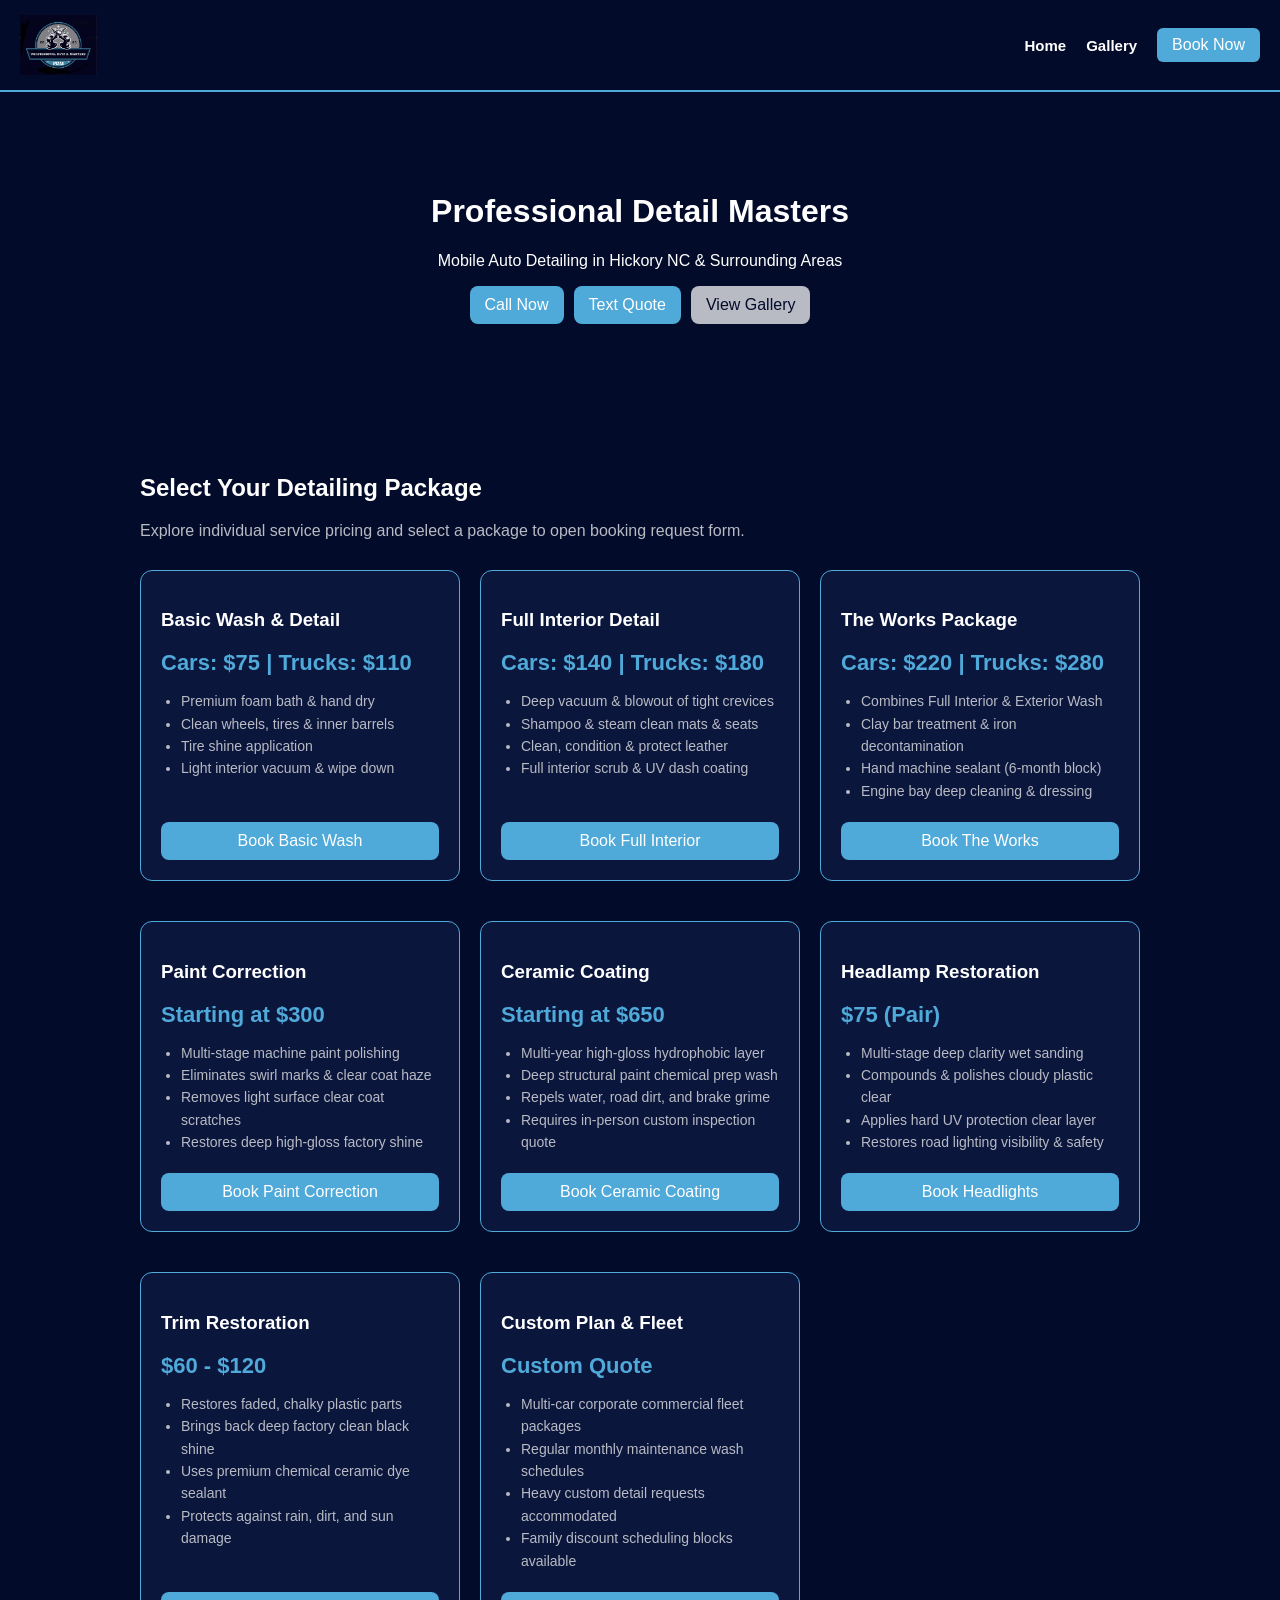
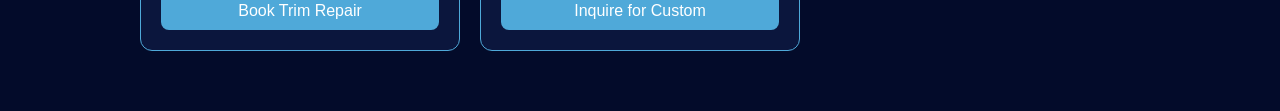
==== index.html @ 8a9daef5 "Update Google site verification meta tag" ====
<!DOCTYPE html>
<html lang="en">
<head>
<meta name="google-site-verification" content="lVEukxmcQkRukpo3EofODUqL6FGJb5mTug0l9S79eBM" />
<meta charset="UTF-8">
<meta name="viewport" content="width=device-width, initial-scale=1.0">
<title>Professional Detail Masters | Mobile Detailing Hickory NC</title>
<link rel="stylesheet" href="style.css">
<style>
  .package-grid {
    display: grid;
    grid-template-columns: repeat(auto-fit, minmax(280px, 1fr));
    gap: 20px;
    margin-top: 20px;
  }
  .price-header {
    color: var(--blue);
    font-weight: bold;
    font-size: 22px;
    margin: 10px 0;
  }
  .feature-list {
    padding-left: 20px;
    color: var(--silver);
    line-height: 1.6;
    margin-bottom: 20px;
    font-size: 14px;
  }
</style>
</head>
<body>

<!-- Navigation Header Bar -->
<header style="display: flex; justify-content: space-between; align-items: center; padding: 15px 20px; background: var(--navy); border-bottom: 2px solid var(--blue); flex-wrap: wrap; gap: 15px;">
  <a href="index.html" style="display: flex; align-items: center;"><img src="logo.jpeg" class="logo" alt="PDM Logo" style="height: 60px;"></a>
  <nav style="display: flex; gap: 20px; align-items: center;">
    <a href="index.html" style="font-weight: bold; font-size: 15px;">Home</a>
    <a href="gallery.html" style="font-weight: bold; font-size: 15px;">Gallery</a>
    <a class="btn" href="contact.html" style="padding: 8px 15px; background: var(--blue); border-radius: 6px;">Book Now</a>
  </nav>
</header>

<!-- Main Landing Hero Section -->
<div class="hero">
  <h1>Professional Detail Masters</h1>
  <p>Mobile Auto Detailing in Hickory NC & Surrounding Areas</p>
  <div style="display: flex; gap: 10px; justify-content: center; margin-top: 15px; flex-wrap: wrap;">
    <a class="btn" href="tel:8283900861">Call Now</a>
    <a class="btn" href="sms:+18283900861">Text Quote</a>
    <a class="btn" href="gallery.html" style="background: var(--silver); color: var(--navy);">View Gallery</a>
  </div>
</div>

<!-- Dedicated Individual Package Layout -->
<div class="section">
  <h2>Select Your Detailing Package</h2>
  <p style="color: var(--silver);">Explore individual service pricing and select a package to open booking request form.</p>

  <div class="package-grid">
    
    <!-- Package 1 -->
    <div class="card" style="display: flex; flex-direction: column; justify-content: space-between;">
      <div>
        <h3>Basic Wash & Detail</h3>
        <p class="price-header">Cars: $75 | Trucks: $110</p>
        <ul class="feature-list">
          <li>Premium foam bath & hand dry</li>
          <li>Clean wheels, tires & inner barrels</li>
          <li>Tire shine application</li>
          <li>Light interior vacuum & wipe down</li>
        </ul>
      </div>
      <a class="btn" href="contact.html?package=Basic%20Wash%20%26%20Detail" style="text-align: center; width: calc(100% - 30px);">Book Basic Wash</a>
    </div>

    <!-- Package 2 -->
    <div class="card" style="display: flex; flex-direction: column; justify-content: space-between;">
      <div>
        <h3>Full Interior Detail</h3>
        <p class="price-header">Cars: $140 | Trucks: $180</p>
        <ul class="feature-list">
          <li>Deep vacuum & blowout of tight crevices</li>
          <li>Shampoo & steam clean mats & seats</li>
          <li>Clean, condition & protect leather</li>
          <li>Full interior scrub & UV dash coating</li>
        </ul>
      </div>
      <a class="btn" href="contact.html?package=Full%20Interior%20Detail" style="text-align: center; width: calc(100% - 30px);">Book Full Interior</a>
    </div>

    <!-- Package 3 -->
    <div class="card" style="display: flex; flex-direction: column; justify-content: space-between;">
      <div>
        <h3>The Works Package</h3>
        <p class="price-header">Cars: $220 | Trucks: $280</p>
        <ul class="feature-list">
          <li>Combines Full Interior & Exterior Wash</li>
          <li>Clay bar treatment & iron decontamination</li>
          <li>Hand machine sealant (6-month block)</li>
          <li>Engine bay deep cleaning & dressing</li>
        </ul>
      </div>
      <a class="btn" href="contact.html?package=The%20Works%20Package" style="text-align: center; width: calc(100% - 30px);">Book The Works</a>
    </div>

    <!-- Package 4 -->
    <div class="card" style="display: flex; flex-direction: column; justify-content: space-between;">
      <div>
        <h3>Paint Correction</h3>
        <p class="price-header">Starting at $300</p>
        <ul class="feature-list">
          <li>Multi-stage machine paint polishing</li>
          <li>Eliminates swirl marks & clear coat haze</li>
          <li>Removes light surface clear coat scratches</li>
          <li>Restores deep high-gloss factory shine</li>
        </ul>
      </div>
      <a class="btn" href="contact.html?package=Paint%20Correction" style="text-align: center; width: calc(100% - 30px);">Book Paint Correction</a>
    </div>

    <!-- Package 5 -->
    <div class="card" style="display: flex; flex-direction: column; justify-content: space-between;">
      <div>
        <h3>Ceramic Coating</h3>
        <p class="price-header">Starting at $650</p>
        <ul class="feature-list">
          <li>Multi-year high-gloss hydrophobic layer</li>
          <li>Deep structural paint chemical prep wash</li>
          <li>Repels water, road dirt, and brake grime</li>
          <li>Requires in-person custom inspection quote</li>
        </ul>
      </div>
      <a class="btn" href="contact.html?package=Ceramic%20Coating" style="text-align: center; width: calc(100% - 30px);">Book Ceramic Coating</a>
    </div>

    <!-- Package 6 -->
    <div class="card" style="display: flex; flex-direction: column; justify-content: space-between;">
      <div>
        <h3>Headlamp Restoration</h3>
        <p class="price-header">$75 (Pair)</p>
        <ul class="feature-list">
          <li>Multi-stage deep clarity wet sanding</li>
          <li>Compounds & polishes cloudy plastic clear</li>
          <li>Applies hard UV protection clear layer</li>
          <li>Restores road lighting visibility & safety</li>
        </ul>
      </div>
      <a class="btn" href="contact.html?package=Headlamp%20Restoration" style="text-align: center; width: calc(100% - 30px);">Book Headlights</a>
    </div>

    <!-- Package 7 -->
    <div class="card" style="display: flex; flex-direction: column; justify-content: space-between;">
      <div>
        <h3>Trim Restoration</h3>
        <p class="price-header">$60 - $120</p>
        <ul class="feature-list">
          <li>Restores faded, chalky plastic parts</li>
          <li>Brings back deep factory clean black shine</li>
          <li>Uses premium chemical ceramic dye sealant</li>
          <li>Protects against rain, dirt, and sun damage</li>
        </ul>
      </div>
      <a class="btn" href="contact.html?package=Trim%20Restoration" style="text-align: center; width: calc(100% - 30px);">Book Trim Repair</a>
    </div>

    <!-- Package 8 -->
    <div class="card" style="display: flex; flex-direction: column; justify-content: space-between;">
      <div>
        <h3>Custom Plan & Fleet</h3>
        <p class="price-header">Custom Quote</p>
        <ul class="feature-list">
          <li>Multi-car corporate commercial fleet packages</li>
          <li>Regular monthly maintenance wash schedules</li>
          <li>Heavy custom detail requests accommodated</li>
          <li>Family discount scheduling blocks available</li>
        </ul>
      </div>
      <a class="btn" href="contact.html?package=Custom%20Plan%20%2F%20Multiple%20Fleet" style="text-align: center; width: calc(100% - 30px);">Inquire for Custom</a>
    </div>

  </div>
</div>

<script src="script.js"></script>
</body>
</html>
---- style.css ----
:root{
--navy:#030B2A;
--navy2:#0B163D;
--blue:#4FA9D9;
--silver:#B8BBC3;
--white:#ffffff;
}

body{
margin:0;
font-family:Arial;
background:var(--navy);
color:white;
}

header{
display:flex;
align-items:center;
justify-content:space-between;
padding:15px 20px;
background:var(--navy);
border-bottom:2px solid var(--blue);
}

.logo{
height:60px;
}

a{
color:var(--white);
text-decoration:none;
}

.btn{
background:var(--blue);
padding:10px 15px;
border-radius:8px;
display:inline-block;
}

.hero{
padding:80px 20px;
text-align:center;
background:linear-gradient(rgba(3,11,42,.85),rgba(3,11,42,.85));
}

.section{
padding:50px 20px;
max-width:1000px;
margin:auto;
}

.card{
background:var(--navy2);
padding:20px;
border-radius:12px;
margin:10px 0;
border:1px solid var(--blue);
}
nav a:hover {
  color: var(--blue) !important;
  transition: color 0.2s ease-in-out;
}
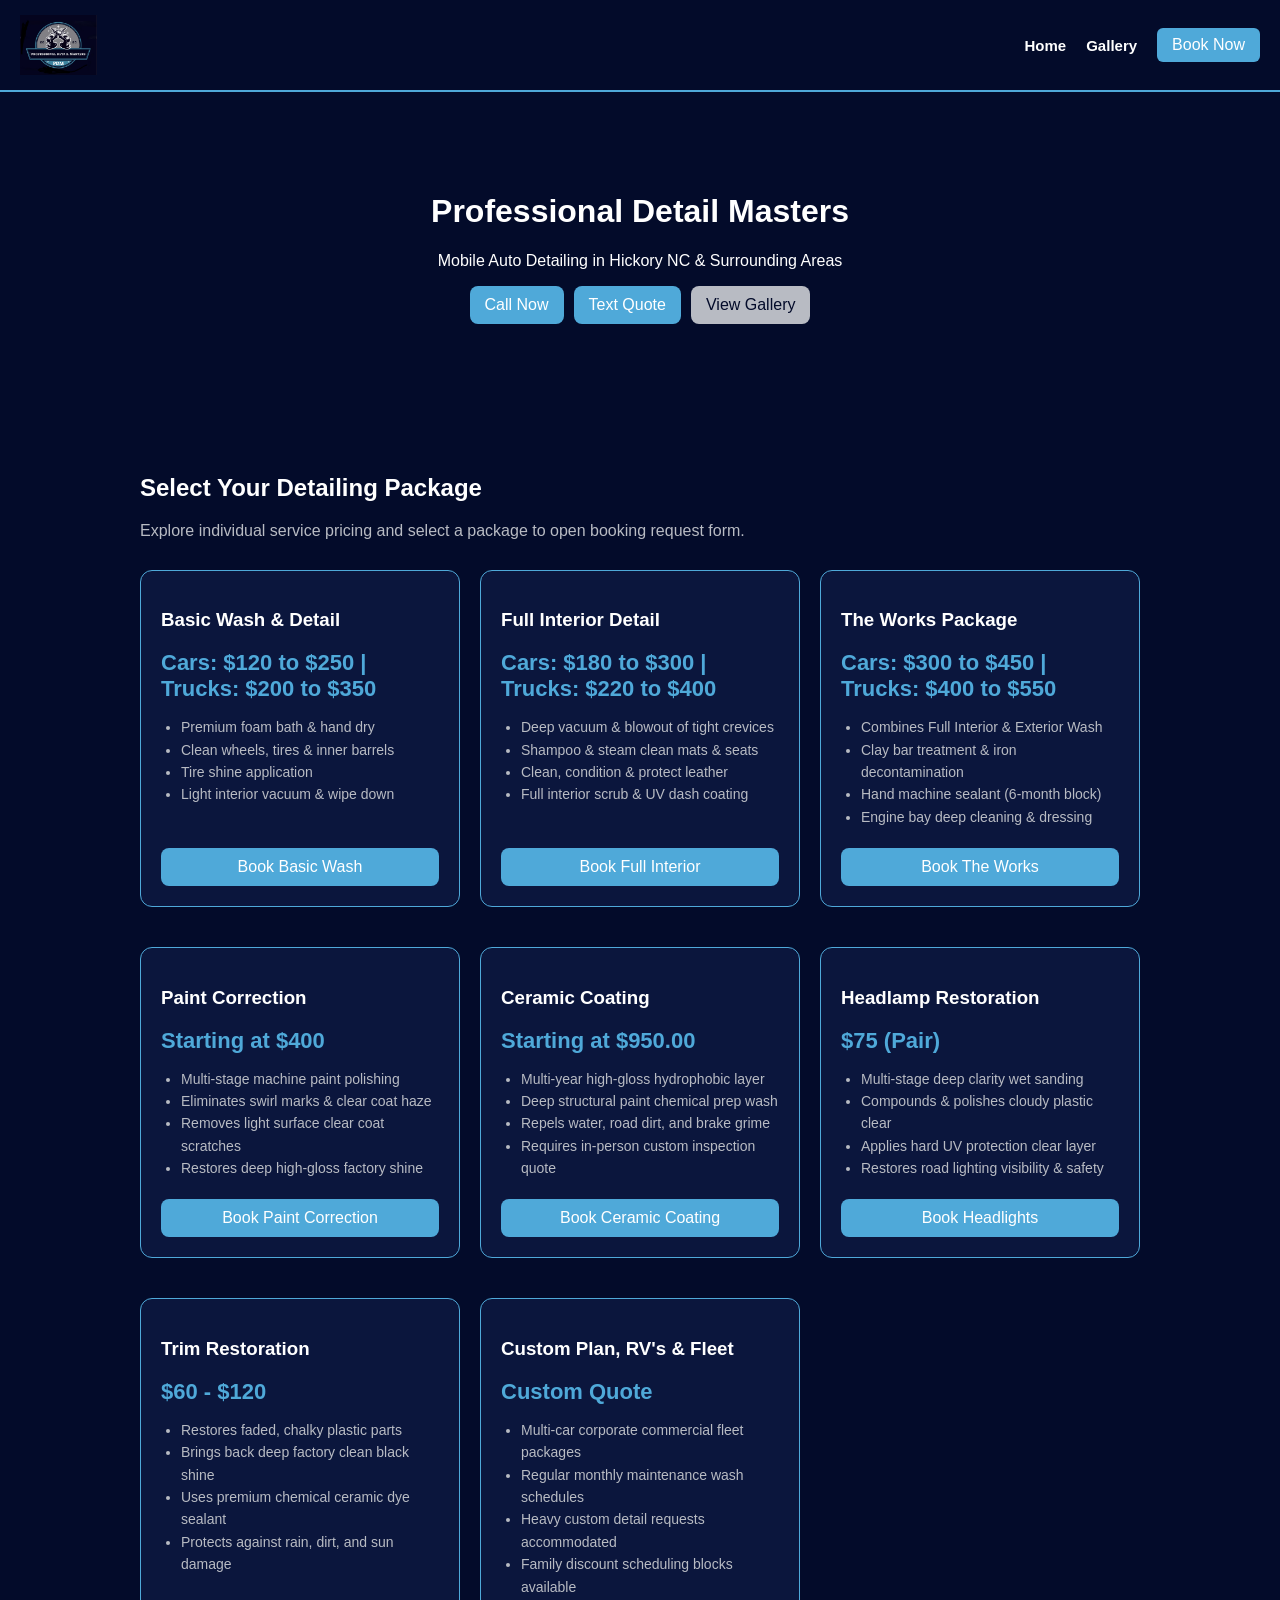
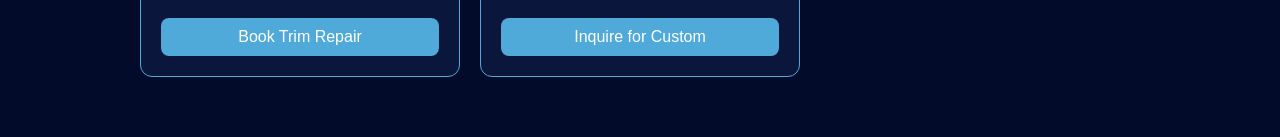
==== commit a6ed320a: "Update pricing and service details in index.html" ====
--- a/index.html
+++ b/index.html
@@ -2,6 +2,7 @@
 <html lang="en">
 <head>
 <meta name="google-site-verification" content="lVEukxmcQkRukpo3EofODUqL6FGJb5mTug0l9S79eBM" />
+<link rel="sitemap" type="application/xml" title="Sitemap" href="/sitemap.xml" />
 <meta charset="UTF-8">
 <meta name="viewport" content="width=device-width, initial-scale=1.0">
 <title>Professional Detail Masters | Mobile Detailing Hickory NC</title>
@@ -62,7 +63,7 @@
     <div class="card" style="display: flex; flex-direction: column; justify-content: space-between;">
       <div>
         <h3>Basic Wash & Detail</h3>
-        <p class="price-header">Cars: $75 | Trucks: $110</p>
+        <p class="price-header">Cars: $120 to $250 | Trucks: $200 to $350</p>
         <ul class="feature-list">
           <li>Premium foam bath & hand dry</li>
           <li>Clean wheels, tires & inner barrels</li>
@@ -77,7 +78,7 @@
     <div class="card" style="display: flex; flex-direction: column; justify-content: space-between;">
       <div>
         <h3>Full Interior Detail</h3>
-        <p class="price-header">Cars: $140 | Trucks: $180</p>
+        <p class="price-header">Cars: $180 to $300 | Trucks: $220 to $400</p>
         <ul class="feature-list">
           <li>Deep vacuum & blowout of tight crevices</li>
           <li>Shampoo & steam clean mats & seats</li>
@@ -92,7 +93,7 @@
     <div class="card" style="display: flex; flex-direction: column; justify-content: space-between;">
       <div>
         <h3>The Works Package</h3>
-        <p class="price-header">Cars: $220 | Trucks: $280</p>
+        <p class="price-header">Cars: $300 to $450 | Trucks: $400 to $550</p>
         <ul class="feature-list">
           <li>Combines Full Interior & Exterior Wash</li>
           <li>Clay bar treatment & iron decontamination</li>
@@ -107,7 +108,7 @@
     <div class="card" style="display: flex; flex-direction: column; justify-content: space-between;">
       <div>
         <h3>Paint Correction</h3>
-        <p class="price-header">Starting at $300</p>
+        <p class="price-header">Starting at $400</p>
         <ul class="feature-list">
           <li>Multi-stage machine paint polishing</li>
           <li>Eliminates swirl marks & clear coat haze</li>
@@ -122,7 +123,7 @@
     <div class="card" style="display: flex; flex-direction: column; justify-content: space-between;">
       <div>
         <h3>Ceramic Coating</h3>
-        <p class="price-header">Starting at $650</p>
+        <p class="price-header">Starting at $950.00</p>
         <ul class="feature-list">
           <li>Multi-year high-gloss hydrophobic layer</li>
           <li>Deep structural paint chemical prep wash</li>
@@ -166,7 +167,7 @@
     <!-- Package 8 -->
     <div class="card" style="display: flex; flex-direction: column; justify-content: space-between;">
       <div>
-        <h3>Custom Plan & Fleet</h3>
+        <h3>Custom Plan, RV's & Fleet</h3>
         <p class="price-header">Custom Quote</p>
         <ul class="feature-list">
           <li>Multi-car corporate commercial fleet packages</li>
@@ -182,5 +183,22 @@
 </div>
 
 <script src="script.js"></script>
-</body>
-</html>
+
+<!-- Local Business SEO Schema Data -->
+<script type="application/ld+json">
+{
+  "@context": "https://schema.org",
+  "@type": "AutoBodyShop",
+  "name": "Professional Detail Masters",
+  "description": "Mobile Auto Detailing in Hickory NC & Surrounding Areas",
+  "url": "https://pdmhickorync.com",
+  "telephone": "828-390-0861 & 828-851-6889",
+  "address": {
+    "@type": "PostalAddress",
+    "addressLocality": "Hickory",
+    "addressRegion": "NC",
+    "country": "US"
+  },
+  "priceRange": "$75-$1000"
+}
+</script>
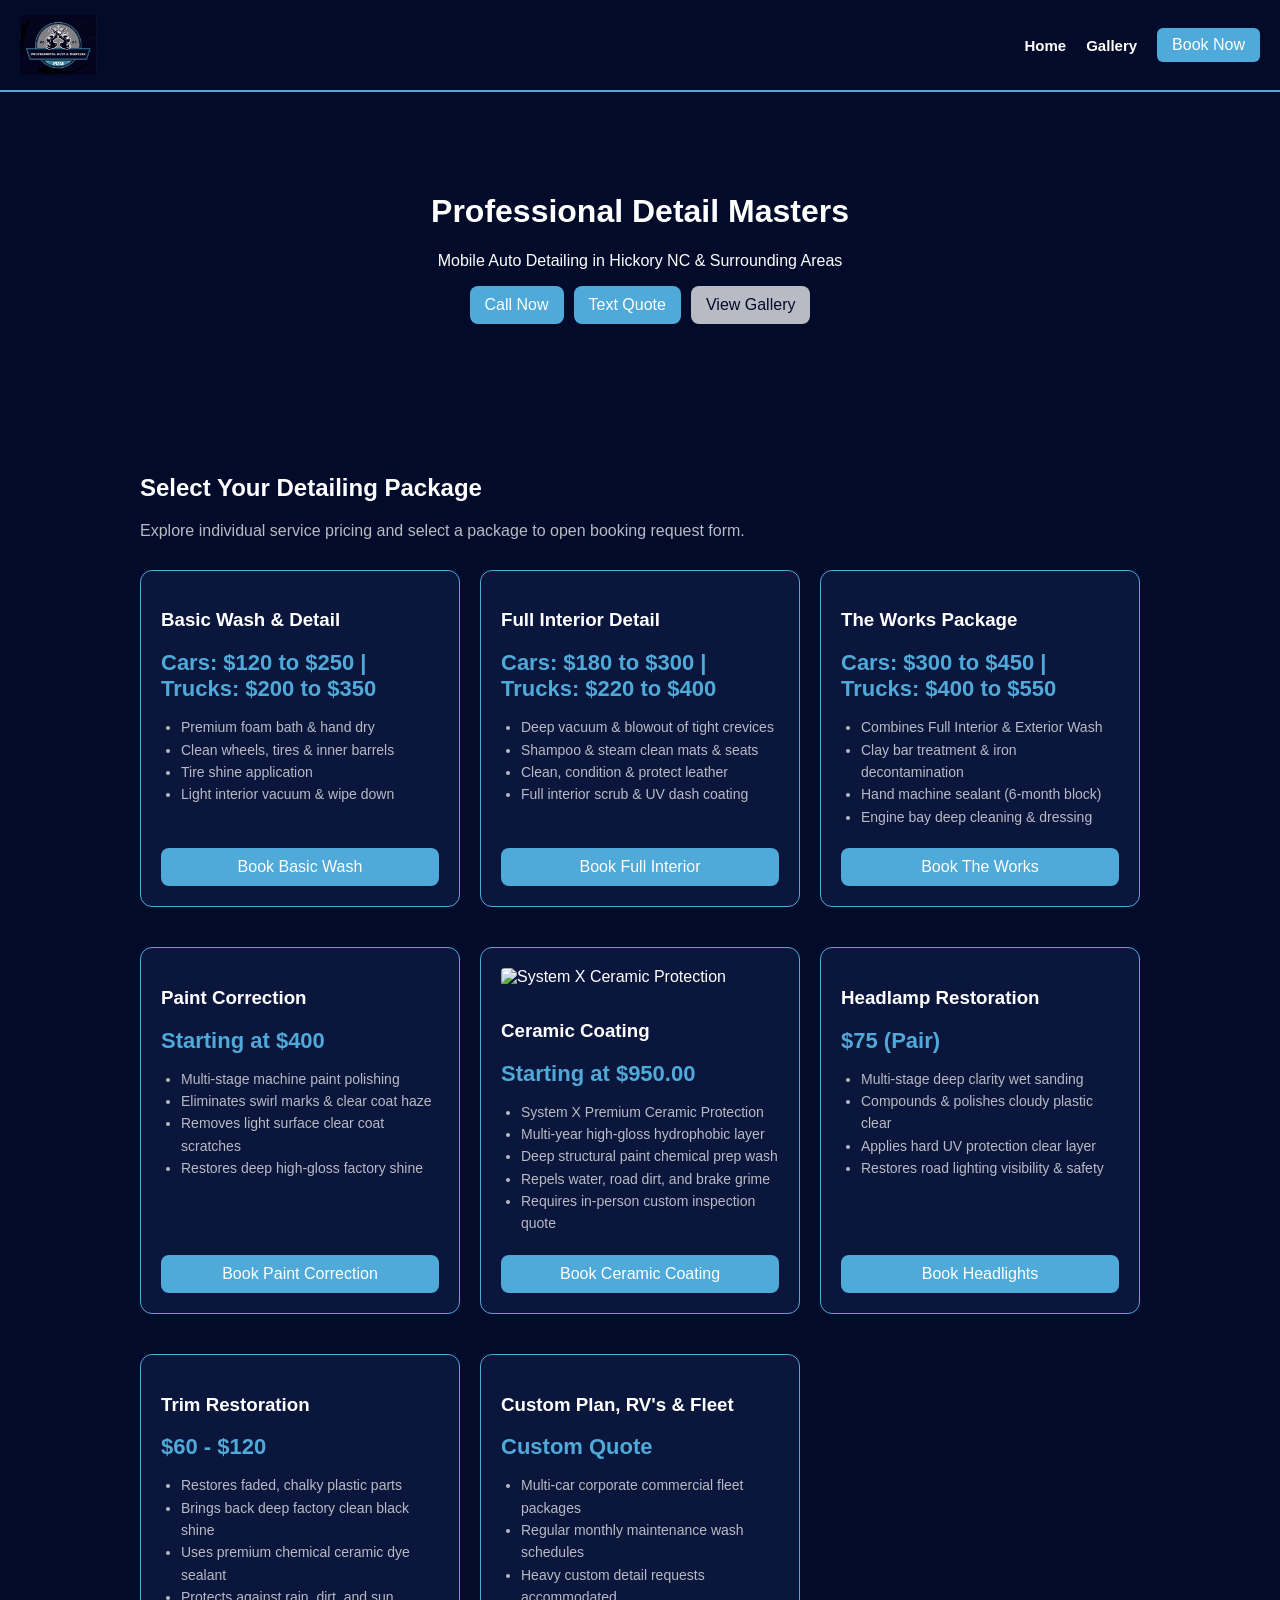
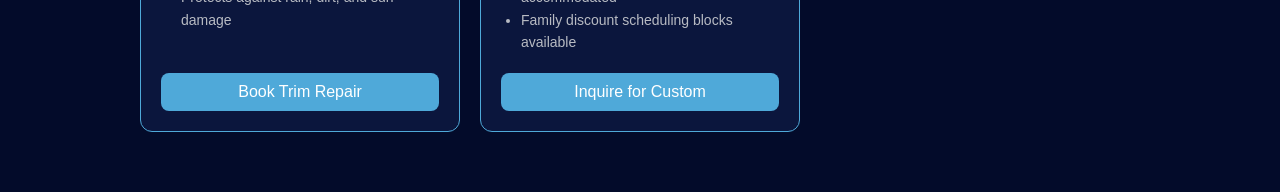
==== commit b7c03587: "Update card layout and add overflow style" ====
--- a/index.html
+++ b/index.html
@@ -118,13 +118,15 @@
       </div>
       <a class="btn" href="contact.html?package=Paint%20Correction" style="text-align: center; width: calc(100% - 30px);">Book Paint Correction</a>
     </div>
-
+    
     <!-- Package 5 -->
-    <div class="card" style="display: flex; flex-direction: column; justify-content: space-between;">
-      <div>
+    <div class="card" style="display: flex; flex-direction: column; justify-content: space-between; overflow: hidden;">
+      <div>
+        <img src="systemx.jpg" alt="System X Ceramic Protection" style="width: 100%; height: 160px; object-fit: cover; margin-bottom: 15px; border-radius: 4px;">
         <h3>Ceramic Coating</h3>
         <p class="price-header">Starting at $950.00</p>
         <ul class="feature-list">
+          <li>System X Premium Ceramic Protection</li>
           <li>Multi-year high-gloss hydrophobic layer</li>
           <li>Deep structural paint chemical prep wash</li>
           <li>Repels water, road dirt, and brake grime</li>
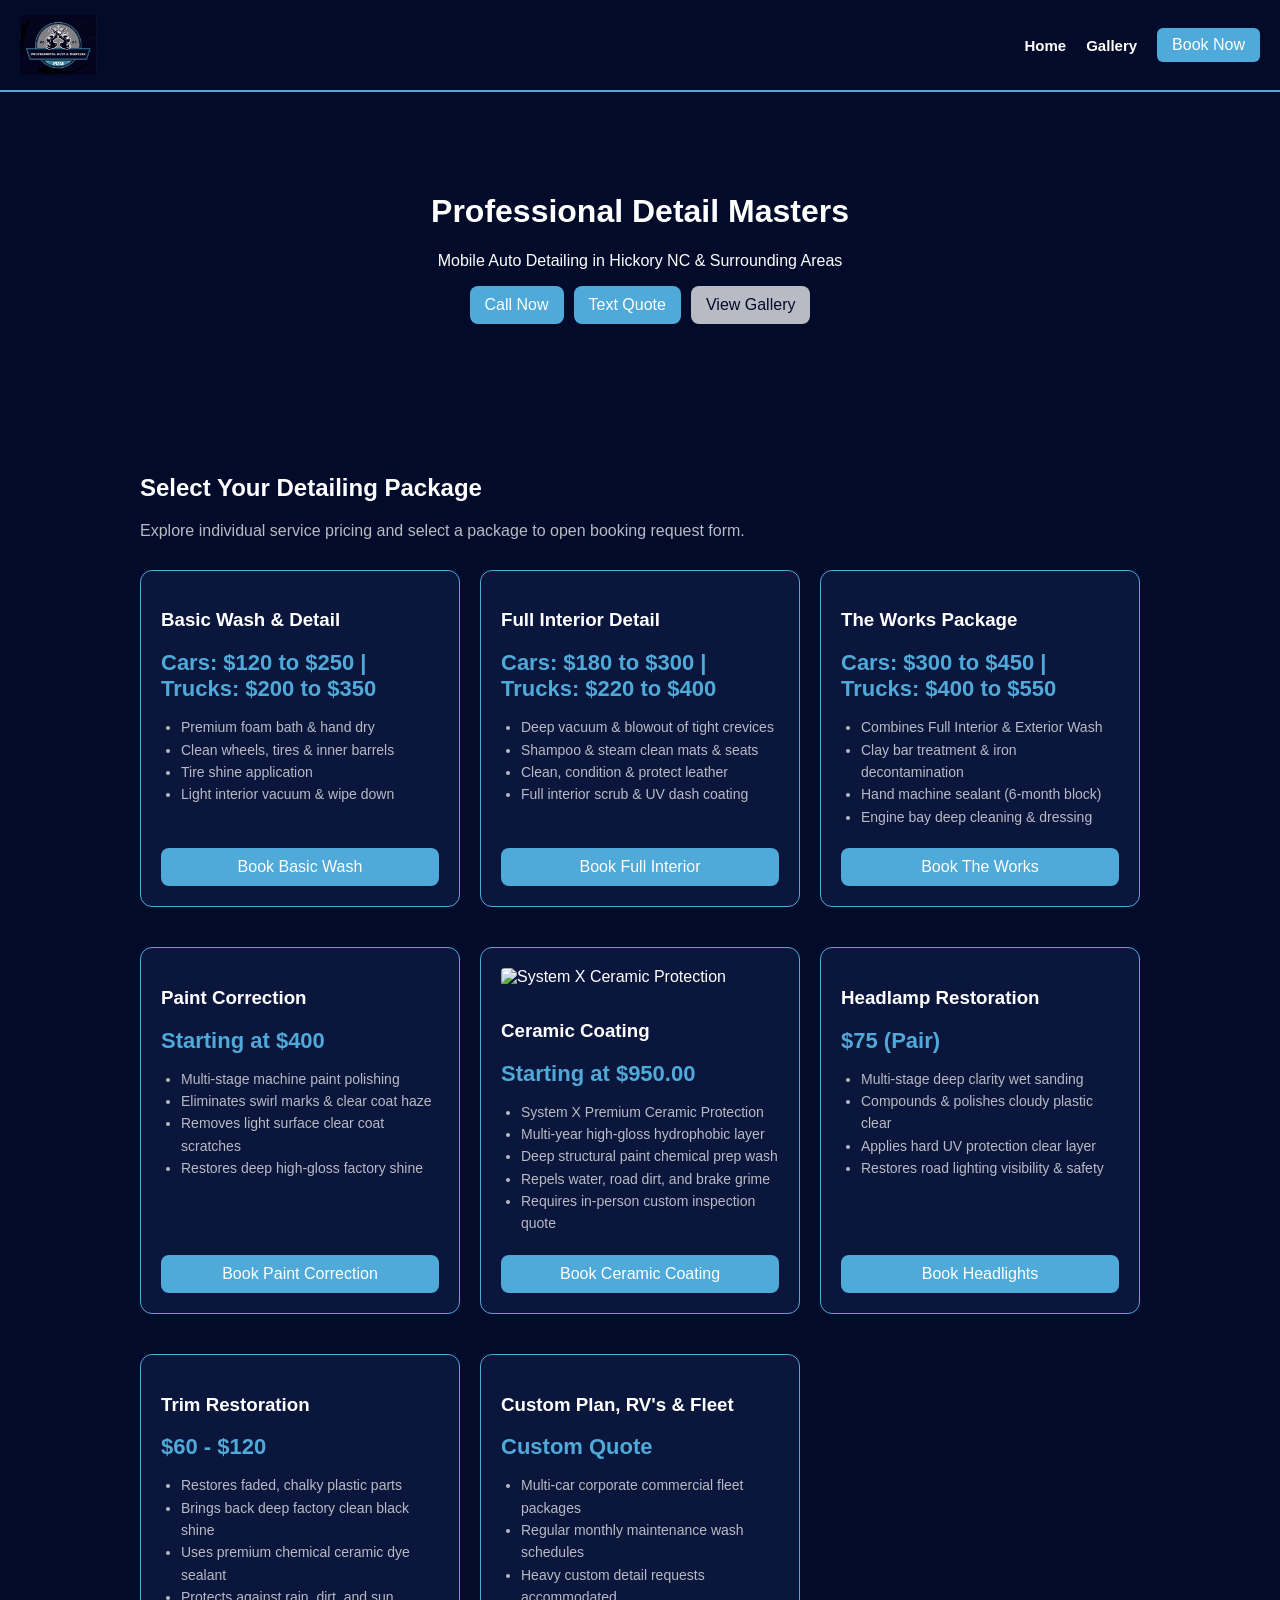
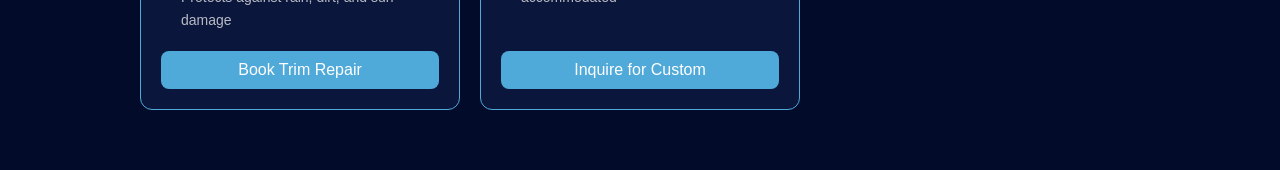
==== commit d34f66d6: "Remove family discount scheduling option from list" ====
--- a/index.html
+++ b/index.html
@@ -122,7 +122,7 @@
     <!-- Package 5 -->
     <div class="card" style="display: flex; flex-direction: column; justify-content: space-between; overflow: hidden;">
       <div>
-        <img src="systemx.jpg" alt="System X Ceramic Protection" style="width: 100%; height: 160px; object-fit: cover; margin-bottom: 15px; border-radius: 4px;">
+        <img src="systemx.jpg.heic" alt="System X Ceramic Protection" style="width: 100%; height: 160px; object-fit: cover; margin-bottom: 15px; border-radius: 4px;">
         <h3>Ceramic Coating</h3>
         <p class="price-header">Starting at $950.00</p>
         <ul class="feature-list">
@@ -175,7 +175,6 @@
           <li>Multi-car corporate commercial fleet packages</li>
           <li>Regular monthly maintenance wash schedules</li>
           <li>Heavy custom detail requests accommodated</li>
-          <li>Family discount scheduling blocks available</li>
         </ul>
       </div>
       <a class="btn" href="contact.html?package=Custom%20Plan%20%2F%20Multiple%20Fleet" style="text-align: center; width: calc(100% - 30px);">Inquire for Custom</a>
